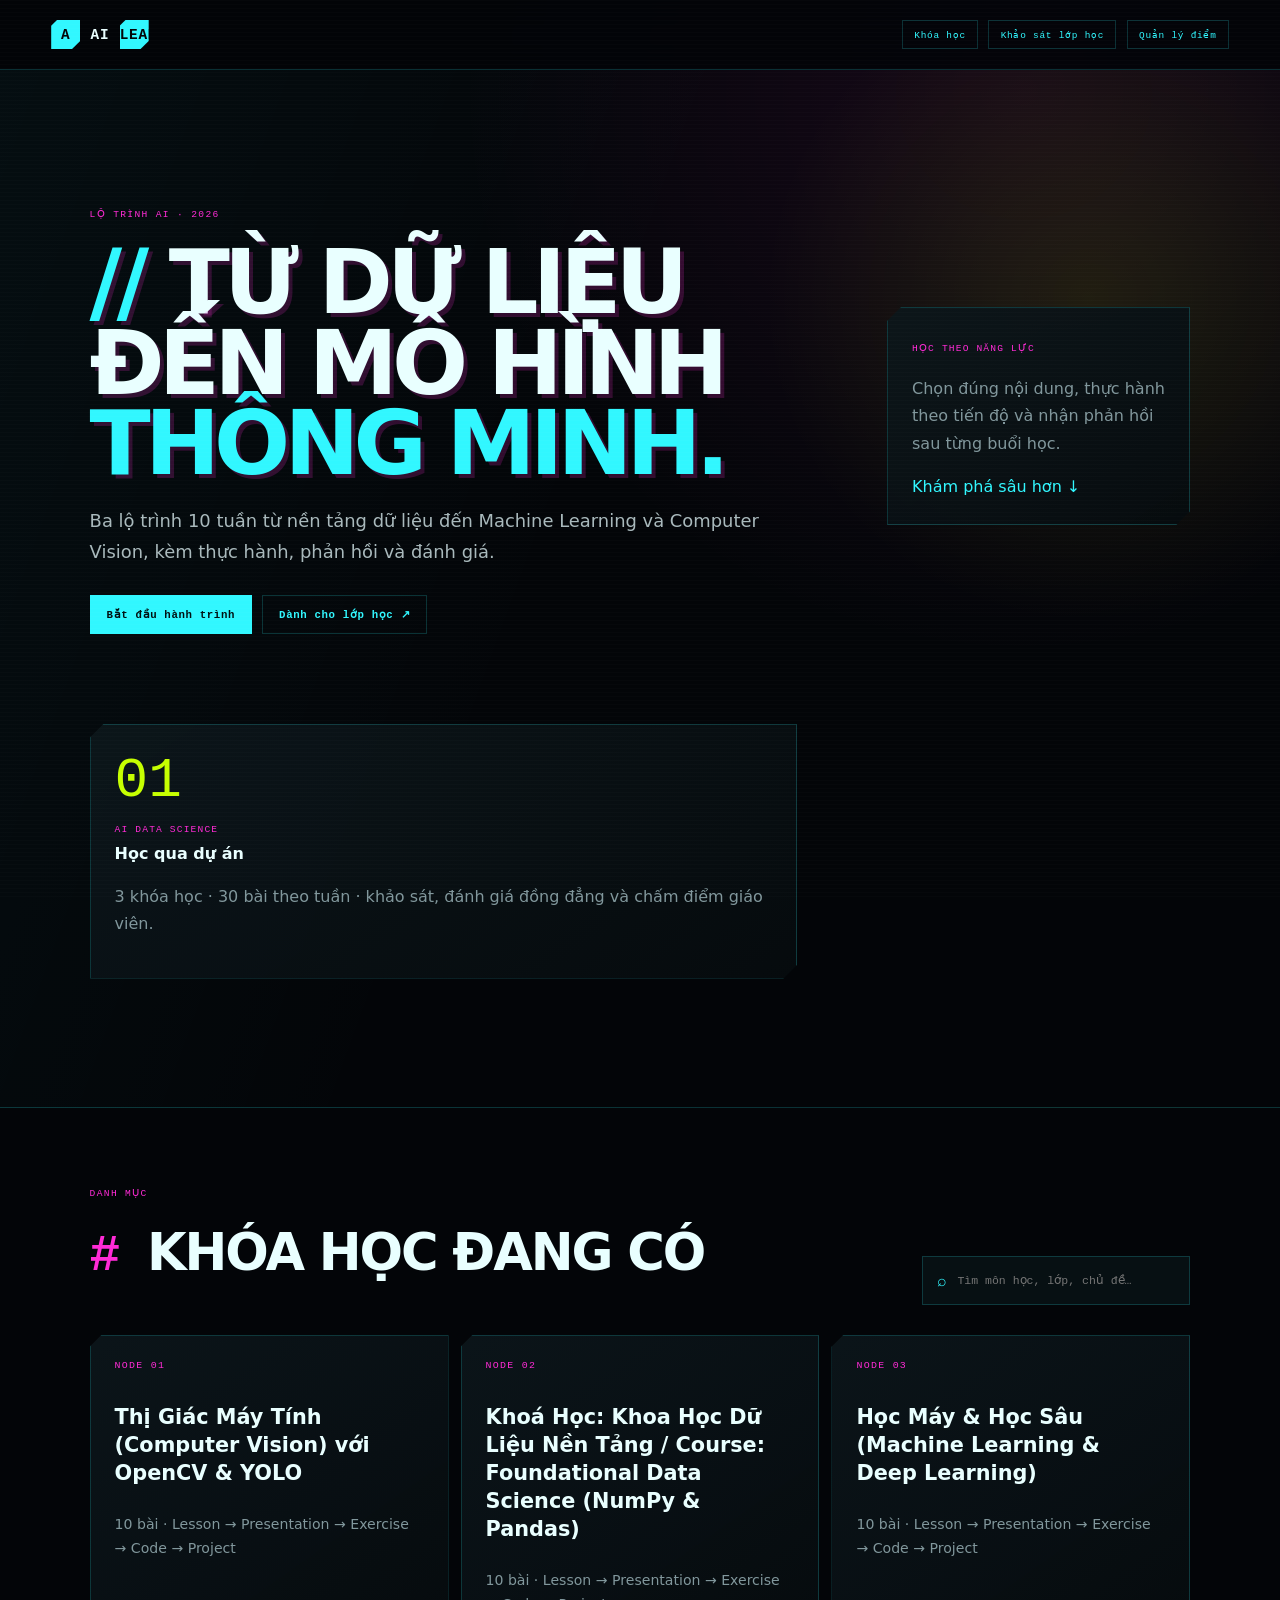
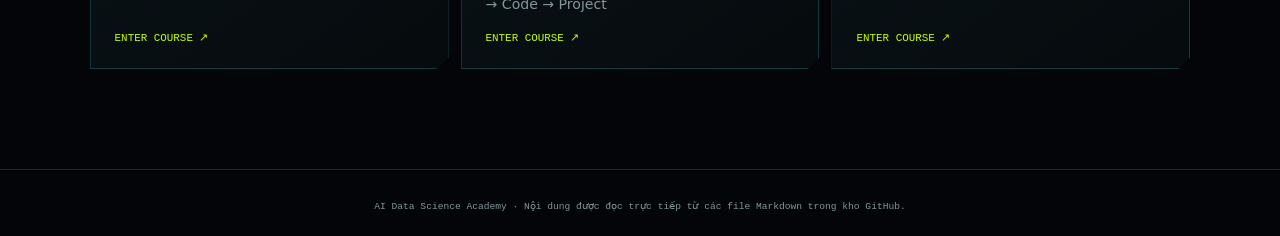
==== docs/index.html @ 95ee0f3e "Publish AI education portal on GitHub Pages" ====
<!doctype html>
<html lang="vi">
<head>
  <meta charset="utf-8">
  <meta name="viewport" content="width=device-width,initial-scale=1">
  <meta name="description" content="Khoá học Data Science, Machine Learning và Computer Vision từ Markdown">
  <title>AI Data Science Academy — Kho học liệu</title>
  <link rel="stylesheet" href="assets/site.css">
</head>
<body>
  <header class="site-header">
    <a class="brand" href="./"><span>A</span> AI<span>LEARN</span></a>
    <nav><a href="#courses">Khóa học</a><a href="tools/khao-sat/portal.html">Khảo sát lớp học</a><a href="tools/khao-sat/admin.html">Quản lý điểm</a></nav>
  </header>
  <main>
    <section class="hero">
      <div class="hero-copy">
        <p class="eyebrow">LỘ TRÌNH AI · 2026</p>
        <h1>Từ dữ liệu<br>đến mô hình<br><em>thông minh.</em></h1>
        <p class="lead">Ba lộ trình 10 tuần từ nền tảng dữ liệu đến Machine Learning và Computer Vision, kèm thực hành, phản hồi và đánh giá.</p>
        <div class="hero-actions"><a class="button primary" href="#courses">Bắt đầu hành trình</a><a class="text-link" href="tools/khao-sat/portal.html">Dành cho lớp học ↗</a></div>
      </div>
      <aside class="hero-insight"><span>HỌC THEO NĂNG LỰC</span><p>Chọn đúng nội dung, thực hành theo tiến độ và nhận phản hồi sau từng buổi học.</p><a href="#courses">Khám phá sâu hơn ↓</a></aside>
      <div class="hero-index"><strong>01</strong><small>AI DATA SCIENCE</small><b>Học qua dự án</b><p>3 khóa học · 30 bài theo tuần · khảo sát, đánh giá đồng đẳng và chấm điểm giáo viên.</p></div>
    </section>
    <section id="courses" class="section">
      <div class="section-head"><div><p class="eyebrow">DANH MỤC</p><h2>Khóa học đang có</h2></div><label class="search">⌕ <input id="search" type="search" placeholder="Tìm môn học, lớp, chủ đề…"></label></div>
      <div id="course-grid" class="course-grid" aria-live="polite"><p>Đang tải danh mục…</p></div>
    </section>
  </main>
  <footer>AI Data Science Academy · Nội dung được đọc trực tiếp từ các file Markdown trong kho GitHub.</footer>
  <script src="assets/site.js"></script>
</body>
</html>
---- docs/assets/site.css ----
:root{--void:#030508;--panel:#091014;--cyan:#31f7ff;--pink:#ff2bd6;--acid:#c6ff00;--white:#e9ffff;--muted:#81979c;--line:rgba(49,247,255,.18);--mono:"DM Mono",ui-monospace,monospace;--sans:"Manrope",system-ui,sans-serif}*{box-sizing:border-box}html{scroll-behavior:smooth;background:var(--void)}body{margin:0;background:radial-gradient(circle at 80% 5%,rgba(255,43,214,.08),transparent 28%),var(--void);color:var(--white);font-family:var(--sans);line-height:1.7}body:after{content:"";position:fixed;inset:0;z-index:99;pointer-events:none;background:repeating-linear-gradient(0deg,transparent 0 3px,rgba(255,255,255,.015) 3px 4px)}a{color:var(--cyan);text-decoration:none}.site-header,.course-header{height:70px;position:sticky;top:0;z-index:20;display:flex;align-items:center;justify-content:space-between;padding:0 clamp(1rem,4vw,4rem);background:rgba(3,5,8,.9);backdrop-filter:blur(16px);border-bottom:1px solid var(--line)}.brand,.cyber-brand{display:flex;gap:.65rem;align-items:center;color:var(--white);font:700 .9rem var(--mono);letter-spacing:.05em}.brand span,.brand-mark{width:29px;height:29px;display:grid;place-items:center;background:var(--cyan);color:var(--void);clip-path:polygon(20% 0,100% 0,100% 72%,72% 100%,0 100%,0 20%)}.cyber-brand strong span,.brand strong{color:var(--cyan)}.site-header nav,.header-actions{display:flex;align-items:center;gap:.65rem}.site-header nav a,.source-link,.classroom-link,.back-link{font:500 .59rem var(--mono);letter-spacing:.08em}.site-header nav a,.source-link{padding:.48rem .7rem;border:1px solid var(--line);color:var(--cyan)}.classroom-link{padding:.5rem .72rem;background:var(--acid);color:#061000;font-weight:700}.back-link{color:var(--acid)}.system-state{font:500 .6rem var(--mono);letter-spacing:.1em;color:#6e858a}.system-state i{display:inline-block;width:6px;height:6px;border-radius:50%;background:var(--acid);box-shadow:0 0 8px var(--acid);margin-right:.5rem}.reading-progress{position:fixed;z-index:100;left:0;top:0;height:2px;width:0;background:var(--pink);box-shadow:0 0 12px var(--pink)}
.hero{min-height:620px;padding:clamp(70px,10vw,140px) clamp(20px,7vw,110px);display:grid;grid-template-columns:minmax(0,1.4fr) minmax(260px,.6fr);gap:7vw;align-items:center;border-bottom:1px solid var(--line);background:linear-gradient(110deg,rgba(49,247,255,.035),transparent 45%),radial-gradient(circle at 85% 22%,rgba(198,255,0,.09),transparent 24%)}.eyebrow,.label{font:500 .6rem var(--mono);letter-spacing:.14em;color:var(--pink);text-transform:uppercase}.hero h1{font-size:clamp(3rem,7vw,7rem);line-height:.9;letter-spacing:-.065em;text-transform:uppercase;margin:.25em 0;text-shadow:4px 4px 0 rgba(255,43,214,.18)}.hero h1:before{content:"// ";color:var(--cyan)}.hero h1 em{color:var(--cyan);font-style:normal}.lead{max-width:720px;color:#a9b9bc;font-size:clamp(1rem,1.4vw,1.2rem)}.hero-actions{display:flex;gap:10px;margin-top:28px}.button,.text-link{display:inline-flex;padding:12px 16px;border:1px solid var(--line);font:600 .67rem var(--mono);letter-spacing:.06em;color:var(--cyan)}.button.primary{background:var(--cyan);border-color:var(--cyan);color:#001012}.hero-insight,.hero-index,.hero-card{padding:1.5rem;border:1px solid var(--line);background:linear-gradient(145deg,rgba(12,22,26,.94),rgba(6,11,14,.96));clip-path:polygon(14px 0,100% 0,100% calc(100% - 14px),calc(100% - 14px) 100%,0 100%,0 14px)}.hero-insight span,.hero-index small{color:var(--pink);font:500 .6rem var(--mono);letter-spacing:.12em}.hero-insight p,.hero-index p{color:var(--muted)}.hero-index strong{display:block;font:500 3.5rem var(--mono);color:var(--acid)}.hero-index b{display:block;color:var(--white)}.science-orbit{display:none}.section{padding:70px clamp(20px,7vw,110px) 100px}.section-head{display:flex;align-items:end;justify-content:space-between;gap:20px;margin-bottom:30px}.section-head h2{font-size:clamp(2rem,4vw,3.6rem);margin:.1em 0;text-transform:uppercase;letter-spacing:-.04em}.section-head h2:before{content:"# ";color:var(--pink);font-family:var(--mono)}.search{display:flex;align-items:center;gap:8px;border:1px solid var(--line);padding:10px 14px;color:var(--cyan);background:#071013}.search input{border:0;outline:0;background:transparent;color:var(--white);font:500 .72rem var(--mono);width:220px}.course-grid{display:grid;grid-template-columns:repeat(auto-fit,minmax(280px,1fr));gap:12px}.course-card{min-height:260px;padding:24px;border:1px solid var(--line);background:linear-gradient(145deg,rgba(12,22,26,.92),rgba(6,11,14,.95));display:flex;flex-direction:column;clip-path:polygon(12px 0,100% 0,100% calc(100% - 12px),calc(100% - 12px) 100%,0 100%,0 12px);transition:.2s}.course-card:hover{transform:translateY(-4px);border-color:var(--cyan);box-shadow:0 0 24px rgba(49,247,255,.08)}.course-card .num{color:var(--pink);font:500 .62rem var(--mono);letter-spacing:.13em}.course-card h3{font-size:1.3rem;line-height:1.35;margin:32px 0 12px}.course-card p{color:var(--muted);font-size:.88rem}.course-card a{margin-top:auto;color:var(--acid);font:500 .68rem var(--mono)}body>footer{text-align:center;padding:30px;border-top:1px solid var(--line);color:var(--muted);font:500 .6rem var(--mono)}
.course-shell{width:min(1440px,100%);margin:auto;display:grid;grid-template-columns:280px minmax(0,1fr);gap:clamp(2rem,6vw,7rem);padding:3.5rem clamp(1.2rem,5vw,5rem) 6rem}.course-sidebar{position:sticky;top:105px;align-self:start;max-height:calc(100vh - 130px);overflow:auto;border-left:1px solid var(--line);padding-left:1.2rem}.course-sidebar h2{font-size:1rem;line-height:1.35;margin:0 0 2rem;color:var(--white)}.label{margin:0 0 .7rem}.file-name{font:400 .58rem/1.6 var(--mono);color:#687f84;word-break:break-all;margin:0 0 1rem}.doc-select-label{display:block;color:#60787d;font:500 .55rem var(--mono);letter-spacing:.1em;margin:.6rem 0}.doc-select{width:100%;padding:.65rem;background:#071013;border:1px solid var(--line);color:#9bb0b4;font:400 .62rem var(--mono);margin-bottom:2rem}.course-sidebar nav{display:flex;flex-direction:column;gap:.1rem}.course-sidebar nav a{font:400 .66rem/1.35 var(--mono);color:#779096;padding:.42rem .6rem;border-left:1px solid transparent}.course-sidebar nav a:hover{color:var(--cyan);border-left-color:var(--cyan);background:rgba(49,247,255,.04)}.course-sidebar nav a.subheading{padding-left:1.3rem;color:#5d7479}.sidebar-actions{display:grid;gap:.5rem;margin-top:2rem}.sidebar-actions a,.sidebar-actions button{display:flex;justify-content:space-between;padding:.65rem .75rem;border:1px solid var(--line);background:transparent;color:var(--cyan);font:500 .59rem var(--mono);cursor:pointer}.course-main{min-width:0;max-width:940px}.doc-status{display:flex;justify-content:space-between;border-bottom:1px solid var(--line);padding-bottom:.75rem;margin-bottom:1rem;color:#5f767b;font:400 .57rem var(--mono);letter-spacing:.08em}.doc-status span:last-child{color:var(--acid)}.resource-nav{display:grid;grid-template-columns:repeat(5,1fr);gap:6px;margin:0 0 2.4rem}.resource-nav a{display:grid;grid-template-columns:auto 1fr;gap:.5rem;padding:.7rem;background:rgba(49,247,255,.025);border:1px solid var(--line);color:#8ba3a8;font:500 .58rem var(--mono);text-transform:uppercase}.resource-nav a b{color:var(--pink);font-size:.48rem}.resource-nav a:hover,.resource-nav a.active{background:var(--cyan);border-color:var(--cyan);color:#001012}.markdown-body h1{position:relative;font-size:clamp(2.3rem,5vw,4.8rem);line-height:1.02;letter-spacing:-.055em;text-transform:uppercase;margin:.3rem 0 1rem;padding:clamp(1.5rem,4vw,3rem);color:var(--white);text-shadow:3px 3px 0 rgba(255,43,214,.2);background:linear-gradient(135deg,rgba(14,28,32,.98),rgba(7,12,15,.98));border:1px solid var(--line);clip-path:polygon(20px 0,100% 0,100% calc(100% - 20px),calc(100% - 20px) 100%,0 100%,0 20px)}.markdown-body h1:before{content:"// ";color:var(--cyan)}.doc-section{position:relative;margin:12px 0;padding:clamp(1.3rem,3vw,2.4rem);background:linear-gradient(145deg,rgba(12,22,26,.9),rgba(6,11,14,.94));border:1px solid rgba(49,247,255,.13);clip-path:polygon(12px 0,100% 0,100% calc(100% - 12px),calc(100% - 12px) 100%,0 100%,0 12px)}.doc-section:before{content:"";position:absolute;left:12px;top:0;width:42px;height:1px;background:var(--pink);box-shadow:0 0 8px var(--pink)}.markdown-body h2{font-size:clamp(1.45rem,3vw,2.15rem);line-height:1.2;letter-spacing:-.03em;margin:0 0 1.2rem;padding-bottom:.75rem;border-bottom:1px solid var(--line);scroll-margin-top:100px}.markdown-body h2:before{content:"# ";font-family:var(--mono);color:var(--pink)}.markdown-body h3{font-size:1.2rem;margin:2.6rem 0 .8rem;color:var(--cyan);scroll-margin-top:100px}.markdown-body h4{color:var(--acid);text-transform:uppercase;letter-spacing:.06em}.markdown-body p,.markdown-body li{color:#a9b9bc;font-size:.94rem}.markdown-body strong{color:var(--white)}.markdown-body ul,.markdown-body ol{padding-left:1.5rem}.markdown-body li::marker{color:var(--pink)}.markdown-body blockquote{margin:1.8rem 0;padding:1rem 1.2rem;border-left:3px solid var(--pink);background:rgba(255,43,214,.045)}.markdown-body blockquote.warning{border-color:#ffb000;background:rgba(255,176,0,.07);box-shadow:inset 0 0 0 1px rgba(255,176,0,.12)}.markdown-body code{font:400 .82em var(--mono);color:var(--acid);background:#101a1d;border:1px solid rgba(198,255,0,.13);padding:.12rem .35rem}.markdown-body pre{overflow:auto;background:#050a0c;border:1px solid var(--line);border-left:3px solid var(--cyan);padding:1.2rem;box-shadow:8px 8px 0 rgba(49,247,255,.035)}.markdown-body pre code{border:0;background:transparent;color:#b9d3d6;padding:0;font-size:.78rem}.markdown-body table{width:100%;border-collapse:collapse;margin:1.8rem 0;font-size:.78rem;display:block;overflow-x:auto}.markdown-body th{color:var(--cyan);background:#0c171b;font:500 .65rem var(--mono);text-transform:uppercase}.markdown-body th,.markdown-body td{border:1px solid var(--line);padding:.7rem .8rem;text-align:left}.markdown-body td{color:#9aadb0}.markdown-body hr{border:0;border-top:1px solid var(--line);margin:3rem 0}.markdown-body img{max-width:100%;border:1px solid var(--line)}.markdown-body a{border-bottom:1px dotted rgba(49,247,255,.5)}.course-footer{display:flex;justify-content:space-between;align-items:center;margin-top:5rem;padding-top:1.5rem;border-top:1px solid var(--line);font:500 .62rem var(--mono)}.course-footer p{color:#566c71}.course-footer a{color:var(--acid)}
@media(max-width:800px){.system-state{display:none}.course-shell{grid-template-columns:1fr;padding-top:2rem}.course-sidebar{position:static;max-height:none;display:grid;grid-template-columns:1fr auto;gap:1rem}.course-sidebar nav{display:none}.sidebar-actions{margin:0}.file-name{margin:0}.course-main{max-width:none}.resource-nav{grid-template-columns:repeat(2,1fr)}.hero{grid-template-columns:1fr}.section-head{align-items:stretch;flex-direction:column}}@media(max-width:560px){.source-link{display:none}.back-link{font-size:0}.back-link:after{content:"← BACK";font-size:.6rem}.course-sidebar{display:none}.markdown-body h1{font-size:2.15rem;clip-path:none}.doc-section{clip-path:none}.resource-nav a{padding:.6rem}.hero h1{font-size:3rem}.site-header nav a:first-child{display:none}.course-footer{align-items:flex-start;flex-direction:column}}@media(prefers-reduced-motion:reduce){html{scroll-behavior:auto}}
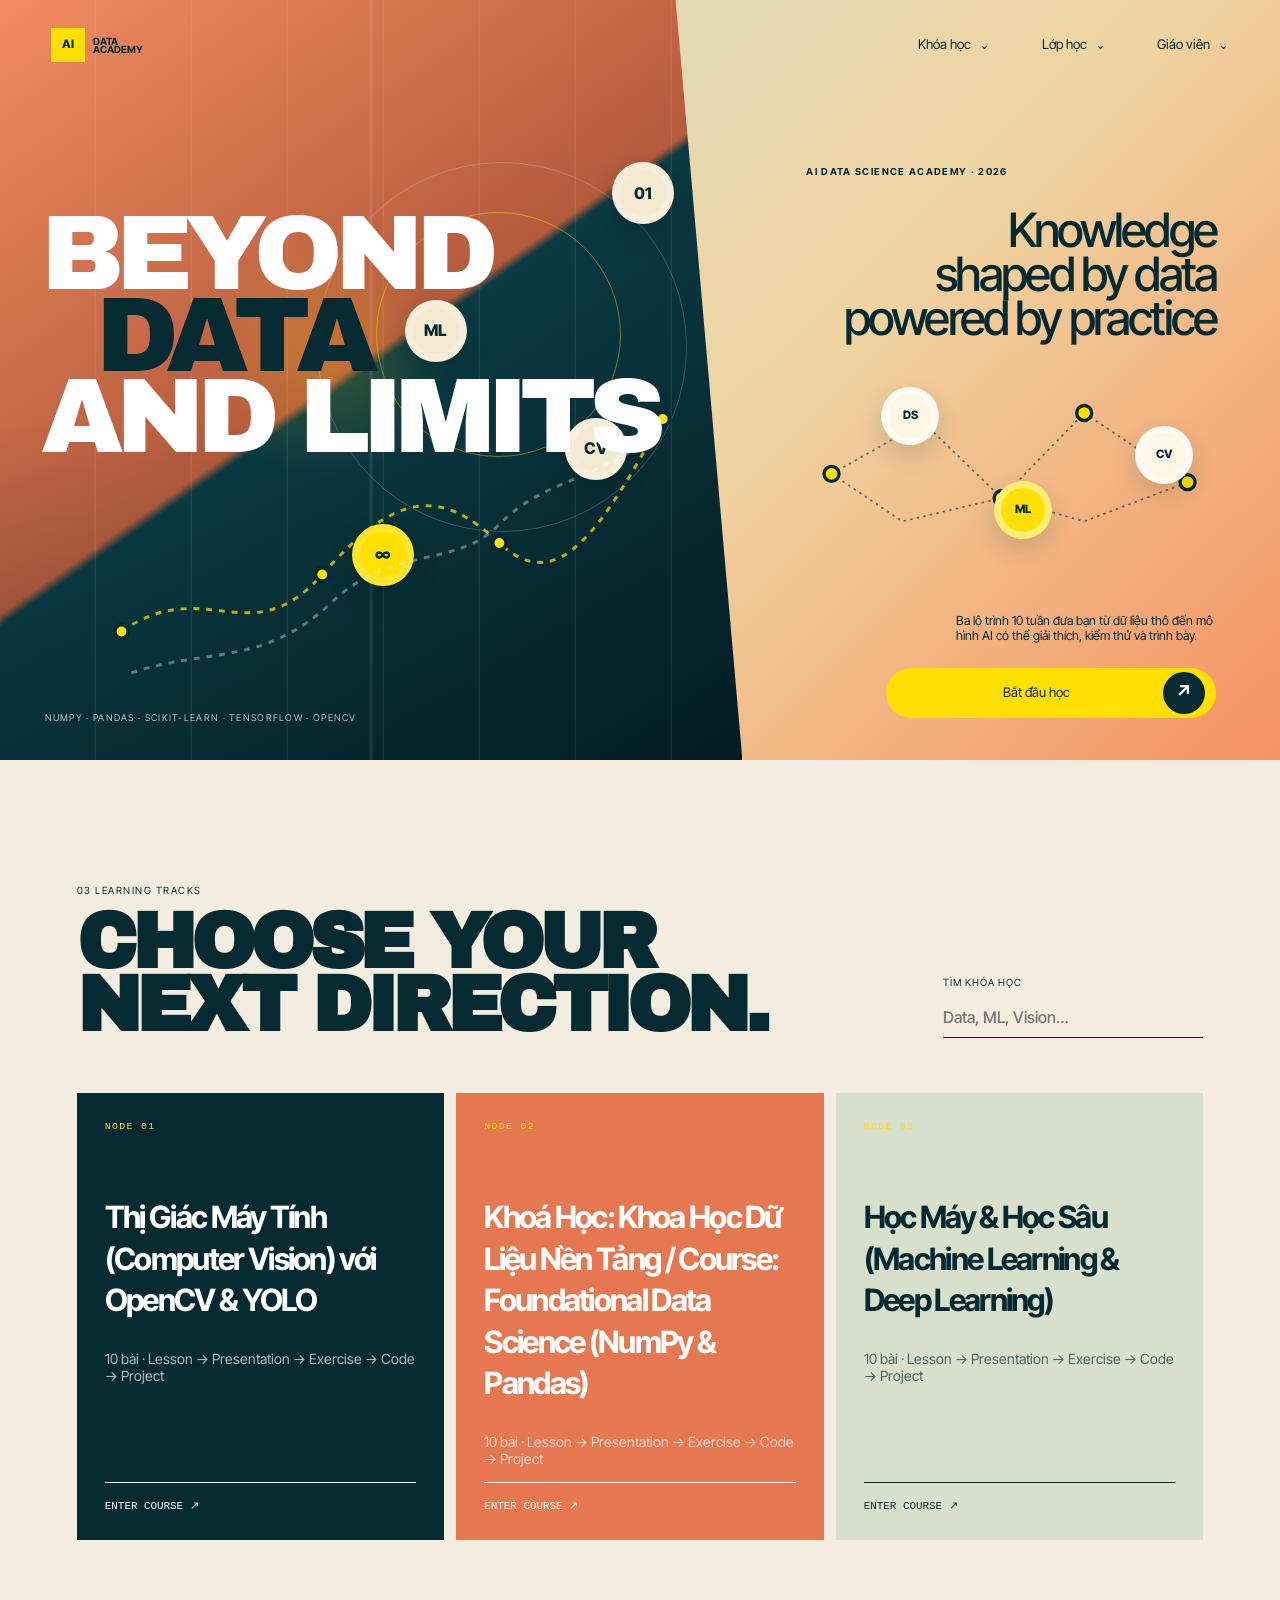
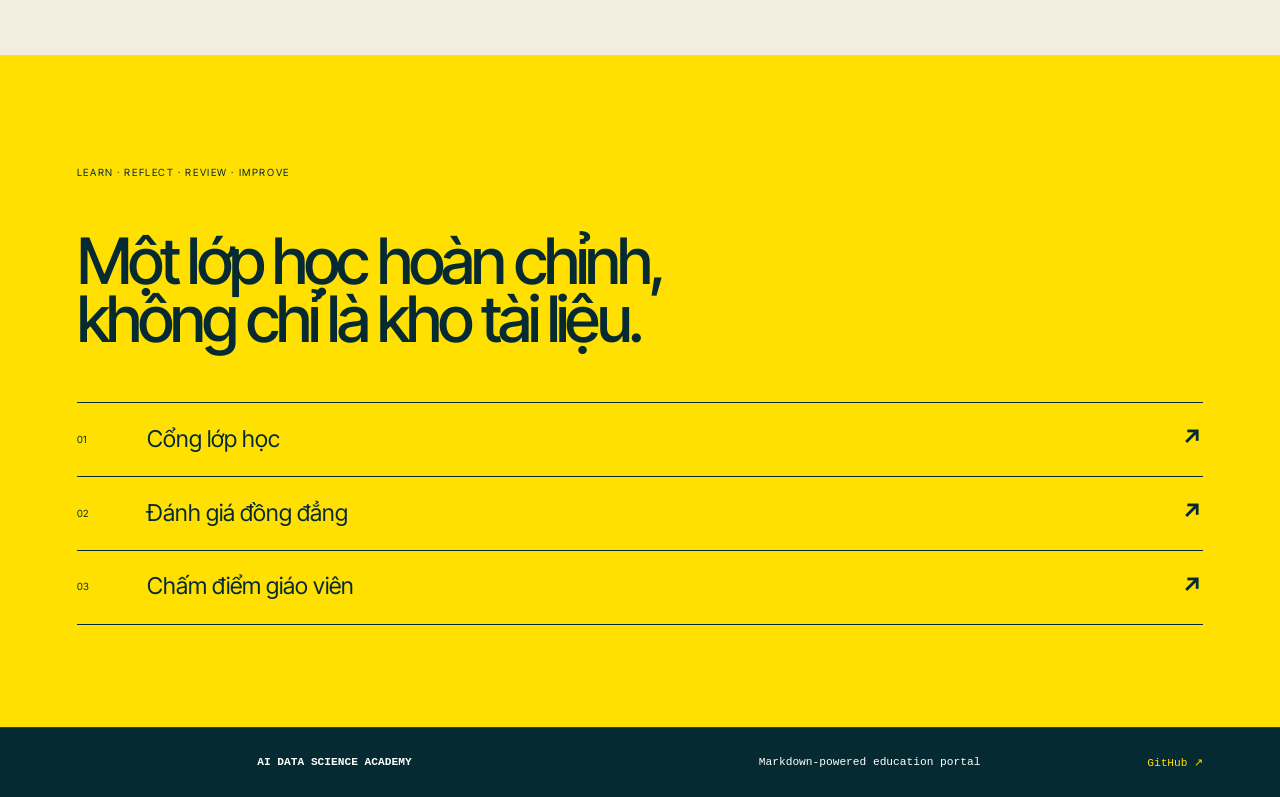
==== commit 76e0ca04: "Redesign homepage with editorial data visual" ====
--- a/docs/index.html
+++ b/docs/index.html
@@ -1,34 +1,12 @@
 <!doctype html>
-<html lang="vi">
-<head>
-  <meta charset="utf-8">
-  <meta name="viewport" content="width=device-width,initial-scale=1">
-  <meta name="description" content="Khoá học Data Science, Machine Learning và Computer Vision từ Markdown">
-  <title>AI Data Science Academy — Kho học liệu</title>
-  <link rel="stylesheet" href="assets/site.css">
-</head>
-<body>
-  <header class="site-header">
-    <a class="brand" href="./"><span>A</span> AI<span>LEARN</span></a>
-    <nav><a href="#courses">Khóa học</a><a href="tools/khao-sat/portal.html">Khảo sát lớp học</a><a href="tools/khao-sat/admin.html">Quản lý điểm</a></nav>
-  </header>
-  <main>
-    <section class="hero">
-      <div class="hero-copy">
-        <p class="eyebrow">LỘ TRÌNH AI · 2026</p>
-        <h1>Từ dữ liệu<br>đến mô hình<br><em>thông minh.</em></h1>
-        <p class="lead">Ba lộ trình 10 tuần từ nền tảng dữ liệu đến Machine Learning và Computer Vision, kèm thực hành, phản hồi và đánh giá.</p>
-        <div class="hero-actions"><a class="button primary" href="#courses">Bắt đầu hành trình</a><a class="text-link" href="tools/khao-sat/portal.html">Dành cho lớp học ↗</a></div>
-      </div>
-      <aside class="hero-insight"><span>HỌC THEO NĂNG LỰC</span><p>Chọn đúng nội dung, thực hành theo tiến độ và nhận phản hồi sau từng buổi học.</p><a href="#courses">Khám phá sâu hơn ↓</a></aside>
-      <div class="hero-index"><strong>01</strong><small>AI DATA SCIENCE</small><b>Học qua dự án</b><p>3 khóa học · 30 bài theo tuần · khảo sát, đánh giá đồng đẳng và chấm điểm giáo viên.</p></div>
-    </section>
-    <section id="courses" class="section">
-      <div class="section-head"><div><p class="eyebrow">DANH MỤC</p><h2>Khóa học đang có</h2></div><label class="search">⌕ <input id="search" type="search" placeholder="Tìm môn học, lớp, chủ đề…"></label></div>
-      <div id="course-grid" class="course-grid" aria-live="polite"><p>Đang tải danh mục…</p></div>
-    </section>
-  </main>
-  <footer>AI Data Science Academy · Nội dung được đọc trực tiếp từ các file Markdown trong kho GitHub.</footer>
-  <script src="assets/site.js"></script>
-</body>
-</html>
+<html lang="vi"><head><meta charset="utf-8"><meta name="viewport" content="width=device-width,initial-scale=1"><meta name="description" content="AI Data Science Academy — học Data Science, Machine Learning và Computer Vision"><meta name="theme-color" content="#f1d49d"><title>AI Data Science Academy</title><link rel="preconnect" href="https://fonts.googleapis.com"><link rel="preconnect" href="https://fonts.gstatic.com" crossorigin><link href="https://fonts.googleapis.com/css2?family=Archivo+Black&family=Inter+Tight:wght@400;500;600;700&display=swap" rel="stylesheet"><link rel="stylesheet" href="assets/site.css"><link rel="stylesheet" href="assets/landing.css"></head>
+<body class="landing-v2">
+<header class="editorial-nav"><a class="editorial-logo" href="./"><span>AI</span><b>DATA<br>ACADEMY</b></a><nav aria-label="Điều hướng chính"><a href="#courses">Khóa học <i>⌄</i></a><a href="tools/khao-sat/portal.html">Lớp học <i>⌄</i></a><a href="tools/khao-sat/admin.html">Giáo viên <i>⌄</i></a></nav></header>
+<main>
+<section class="editorial-hero">
+  <div class="hero-visual"><div class="visual-grid" aria-hidden="true"></div><div class="data-stage" aria-hidden="true"><span class="data-orbit orbit-one"></span><span class="data-orbit orbit-two"></span><span class="data-node node-a">01</span><span class="data-node node-b">ML</span><span class="data-node node-c">CV</span><span class="data-node node-d">∞</span><svg viewBox="0 0 620 380"><path d="M34 280C120 220 164 305 238 222S356 132 418 190s106-20 166-126"/><path d="M44 322c78-26 134-6 204-72 61-58 126-34 169-78 45-46 93-43 153-88"/><circle cx="34" cy="280" r="7"/><circle cx="238" cy="222" r="7"/><circle cx="418" cy="190" r="7"/><circle cx="584" cy="64" r="7"/></svg></div><div class="hero-title"><span>BEYOND</span><span class="dark">DATA</span><span>AND LIMITS</span></div><p class="visual-caption">NUMPY · PANDAS · SCIKIT-LEARN · TENSORFLOW · OPENCV</p></div>
+  <div class="hero-story"><p class="kicker">AI DATA SCIENCE ACADEMY · 2026</p><h1>Knowledge<br>shaped by data<br>powered by practice</h1><div class="network-map" aria-hidden="true"><svg viewBox="0 0 520 210"><path d="M45 118 155 56l94 91 99-102 124 83"/><path d="m45 118 85 57 119-28 99 28 124-47"/><circle cx="45" cy="118" r="9"/><circle cx="155" cy="56" r="9"/><circle cx="249" cy="147" r="9"/><circle cx="348" cy="45" r="9"/><circle cx="472" cy="128" r="9"/></svg><span class="map-chip chip-one">DS</span><span class="map-chip chip-two">ML</span><span class="map-chip chip-three">CV</span></div><div class="story-bottom"><p>Ba lộ trình 10 tuần đưa bạn từ dữ liệu thô đến mô hình AI có thể giải thích, kiểm thử và trình bày.</p><a class="editorial-cta" href="#courses"><span>Bắt đầu học</span><b>↗</b></a></div></div>
+</section>
+<section class="course-section" id="courses"><div class="course-heading"><div><p>03 LEARNING TRACKS</p><h2>Choose your<br>next direction.</h2></div><label class="editorial-search">Tìm khóa học <input id="search" type="search" placeholder="Data, ML, Vision…"></label></div><div id="course-grid" class="course-grid" aria-live="polite"><p>Đang tải danh mục…</p></div></section>
+<section class="classroom-strip"><p>LEARN · REFLECT · REVIEW · IMPROVE</p><h2>Một lớp học hoàn chỉnh,<br>không chỉ là kho tài liệu.</h2><div class="classroom-links"><a href="tools/khao-sat/portal.html"><span>01</span> Cổng lớp học <b>↗</b></a><a href="tools/khao-sat/danh-gia.html"><span>02</span> Đánh giá đồng đẳng <b>↗</b></a><a href="tools/khao-sat/admin.html"><span>03</span> Chấm điểm giáo viên <b>↗</b></a></div></section>
+</main><footer class="editorial-footer"><b>AI DATA SCIENCE ACADEMY</b><span>Markdown-powered education portal</span><a href="https://github.com/aerovfx/Ai_Data_Science">GitHub ↗</a></footer><script src="assets/site.js"></script></body></html>
--- a/docs/assets/landing.css
+++ b/docs/assets/landing.css
@@ -0,0 +1,6 @@
+.landing-v2{--ink:#062a32;--yellow:#ffe000;--cream:#efd8a9;--orange:#f58a59;margin:0;background:#ede3cd;color:var(--ink);font-family:"Inter Tight",Arial,sans-serif;line-height:1.2}.landing-v2:after{display:none}.editorial-nav{position:absolute;z-index:20;left:0;right:0;top:0;height:90px;display:flex;align-items:center;justify-content:space-between;padding:0 clamp(24px,4vw,64px);color:var(--ink)}.editorial-logo{display:flex;align-items:center;gap:8px;color:inherit;font-size:.72rem;line-height:.85}.editorial-logo span{display:grid;place-items:center;width:34px;height:34px;background:var(--yellow);font-weight:800}.editorial-logo b{font-size:.62rem}.editorial-nav nav{display:flex;gap:clamp(22px,4vw,56px)}.editorial-nav nav a{color:inherit;font-size:.83rem}.editorial-nav nav i{font-style:normal;margin-left:5px}
+.editorial-hero{min-height:760px;display:grid;grid-template-columns:58% 42%;background:linear-gradient(135deg,#d5dfcf 0,#efd4a1 58%,#f59160 100%);overflow:hidden}.hero-visual{position:relative;min-height:760px;overflow:hidden;background:linear-gradient(145deg,#f28c61 0,#b45b3c 48%,#0a3a43 49%,#041c24 100%);clip-path:polygon(0 0,91% 0,100% 100%,0 100%)}.visual-grid{position:absolute;inset:0;background:linear-gradient(90deg,transparent 49.7%,rgba(255,255,255,.12) 50%,transparent 50.3%),repeating-linear-gradient(90deg,transparent 0 94px,rgba(255,255,255,.08) 95px 96px),linear-gradient(0deg,rgba(3,27,34,.2),transparent 45%)}.data-stage{position:absolute;inset:14% 2% 4% 8%;background:radial-gradient(circle at 40% 40%,rgba(255,224,0,.18),transparent 22%)}.data-stage svg{position:absolute;inset:auto 0 0;width:100%;height:60%;overflow:visible}.data-stage path{fill:none;stroke:rgba(255,224,0,.72);stroke-width:3;stroke-dasharray:6 7}.data-stage path+path{stroke:rgba(255,255,255,.35)}.data-stage circle{fill:var(--yellow);stroke:#062a32;stroke-width:4}.data-orbit{position:absolute;border:1px solid rgba(255,255,255,.2);border-radius:50%}.orbit-one{width:370px;height:370px;right:6%;top:9%}.orbit-two{width:245px;height:245px;right:16%;top:17%;border-color:rgba(255,224,0,.42)}.data-node{position:absolute;display:grid;place-items:center;width:62px;height:62px;border-radius:50%;background:#f4ead2;border:8px solid rgba(255,255,255,.18);color:var(--ink);font-weight:800;box-shadow:0 12px 24px rgba(1,23,29,.24)}.node-a{right:8%;top:9%}.node-b{right:39%;top:31%}.node-c{right:15%;top:50%}.node-d{right:47%;top:67%;background:var(--yellow)}.hero-title{position:absolute;z-index:3;left:5.5%;top:28%;display:flex;flex-direction:column;font-family:"Archivo Black",Impact,sans-serif;font-size:clamp(5rem,8.3vw,9rem);line-height:.77;letter-spacing:-.075em;color:#fff;text-transform:uppercase}.hero-title .dark{color:var(--ink);margin-left:9%}.visual-caption{position:absolute;bottom:28px;left:6%;z-index:3;color:rgba(255,255,255,.72);font-size:.58rem;letter-spacing:.14em}
+.hero-story{position:relative;padding:clamp(130px,13vw,190px) clamp(35px,5vw,78px) 42px;display:flex;flex-direction:column;min-width:0}.kicker{font-size:.6rem;letter-spacing:.14em;font-weight:700;margin:0 0 30px}.hero-story h1{font-size:clamp(2.3rem,3.7vw,4.2rem);font-weight:500;line-height:.93;letter-spacing:-.06em;text-align:right;margin:0}.network-map{position:relative;height:230px;margin:8px -12px 0}.network-map svg{width:100%;height:100%}.network-map path{fill:none;stroke:var(--ink);stroke-width:2;stroke-dasharray:3 5;opacity:.62}.network-map circle{fill:var(--yellow);stroke:var(--ink);stroke-width:4}.map-chip{position:absolute;display:grid;place-items:center;width:58px;height:58px;border-radius:50%;background:#fff7e6;border:7px solid rgba(255,255,255,.45);font-size:.72rem;font-weight:800;box-shadow:0 10px 24px rgba(6,42,50,.15)}.chip-one{left:20%;top:17%}.chip-two{left:46%;top:58%;background:var(--yellow)}.chip-three{right:8%;top:34%}.story-bottom{margin-top:auto;display:grid;gap:24px;justify-items:end}.story-bottom p{width:min(260px,100%);font-size:.78rem;line-height:1.25;margin:0}.editorial-cta{width:min(330px,100%);display:grid;grid-template-columns:1fr 48px;align-items:center;background:var(--yellow);color:var(--ink);border-radius:999px;font-size:.82rem;text-align:center;padding:4px 5px 4px 24px}.editorial-cta b{width:42px;height:42px;border-radius:50%;display:grid;place-items:center;background:var(--ink);color:#fff;font-size:1.2rem}
+.course-section{padding:clamp(72px,9vw,130px) clamp(24px,6vw,90px);background:#f3eddf}.course-heading{display:flex;justify-content:space-between;align-items:flex-end;gap:30px;margin-bottom:55px}.course-heading p{font-size:.62rem;letter-spacing:.15em}.course-heading h2{font-family:"Archivo Black",Impact,sans-serif;font-size:clamp(3rem,6vw,6.6rem);line-height:.82;letter-spacing:-.065em;text-transform:uppercase;margin:.2em 0 0}.editorial-search{display:flex;flex-direction:column;gap:8px;font-size:.62rem;text-transform:uppercase;letter-spacing:.1em}.editorial-search input{width:260px;border:0;border-bottom:1px solid var(--ink);background:transparent;padding:10px 0;color:inherit;font:500 1rem "Inter Tight",sans-serif;outline:0}.landing-v2 .course-grid{display:grid;grid-template-columns:repeat(3,1fr);gap:12px}.landing-v2 .course-card{min-height:330px;background:var(--ink);color:#fff;border:0;clip-path:none;padding:28px;border-radius:0;box-shadow:none}.landing-v2 .course-card:nth-child(2){background:#e57850}.landing-v2 .course-card:nth-child(3){background:#d8e0cb;color:var(--ink)}.landing-v2 .course-card:hover{transform:translateY(-8px);box-shadow:0 20px 38px rgba(6,42,50,.14)}.landing-v2 .course-card .num{color:var(--yellow);font-size:.62rem}.landing-v2 .course-card h3{font-size:clamp(1.6rem,2.4vw,2.7rem);letter-spacing:-.055em;margin:64px 0 16px}.landing-v2 .course-card p{color:inherit;opacity:.68}.landing-v2 .course-card a{color:inherit;border-top:1px solid currentColor;padding-top:16px}
+.classroom-strip{padding:clamp(72px,8vw,120px) clamp(24px,6vw,90px);background:var(--yellow);color:var(--ink)}.classroom-strip>p{font-size:.62rem;letter-spacing:.16em}.classroom-strip h2{font-size:clamp(2.5rem,5vw,5.5rem);letter-spacing:-.06em;line-height:.9;font-weight:500}.classroom-links{margin-top:55px;border-top:1px solid var(--ink)}.classroom-links a{display:grid;grid-template-columns:70px 1fr auto;align-items:center;padding:22px 0;border-bottom:1px solid var(--ink);color:inherit;font-size:clamp(1rem,2vw,1.45rem)}.classroom-links span{font-size:.62rem}.classroom-links b{font-size:1.5rem}.editorial-footer{display:grid;grid-template-columns:1fr 1fr auto;gap:20px;padding:28px clamp(24px,6vw,90px);background:var(--ink);color:#fff;font-size:.7rem}.editorial-footer a{color:var(--yellow)}
+@media(max-width:900px){.editorial-hero{grid-template-columns:1fr}.hero-visual{min-height:650px;clip-path:none}.hero-story{min-height:620px;padding-top:90px}.editorial-nav{color:#fff}.editorial-nav nav a{color:#fff}.landing-v2 .course-grid{grid-template-columns:1fr}.course-heading{align-items:flex-start;flex-direction:column}.editorial-search input{width:min(360px,80vw)}}@media(max-width:560px){.editorial-nav{height:72px;padding:0 18px}.editorial-nav nav{gap:14px}.editorial-nav nav a{font-size:0}.editorial-nav nav a:after{content:"•";font-size:1rem}.hero-visual{min-height:560px}.hero-title{top:34%;font-size:clamp(4rem,20vw,6.4rem)}.data-stage{inset:18% 0 0 3%}.data-node{width:48px;height:48px;border-width:5px}.hero-story{min-height:590px;padding:76px 22px 30px}.hero-story h1{font-size:2.7rem}.course-section,.classroom-strip{padding-left:20px;padding-right:20px}.course-heading h2{font-size:3.5rem}.editorial-footer{grid-template-columns:1fr}.editorial-footer span{display:none}}
